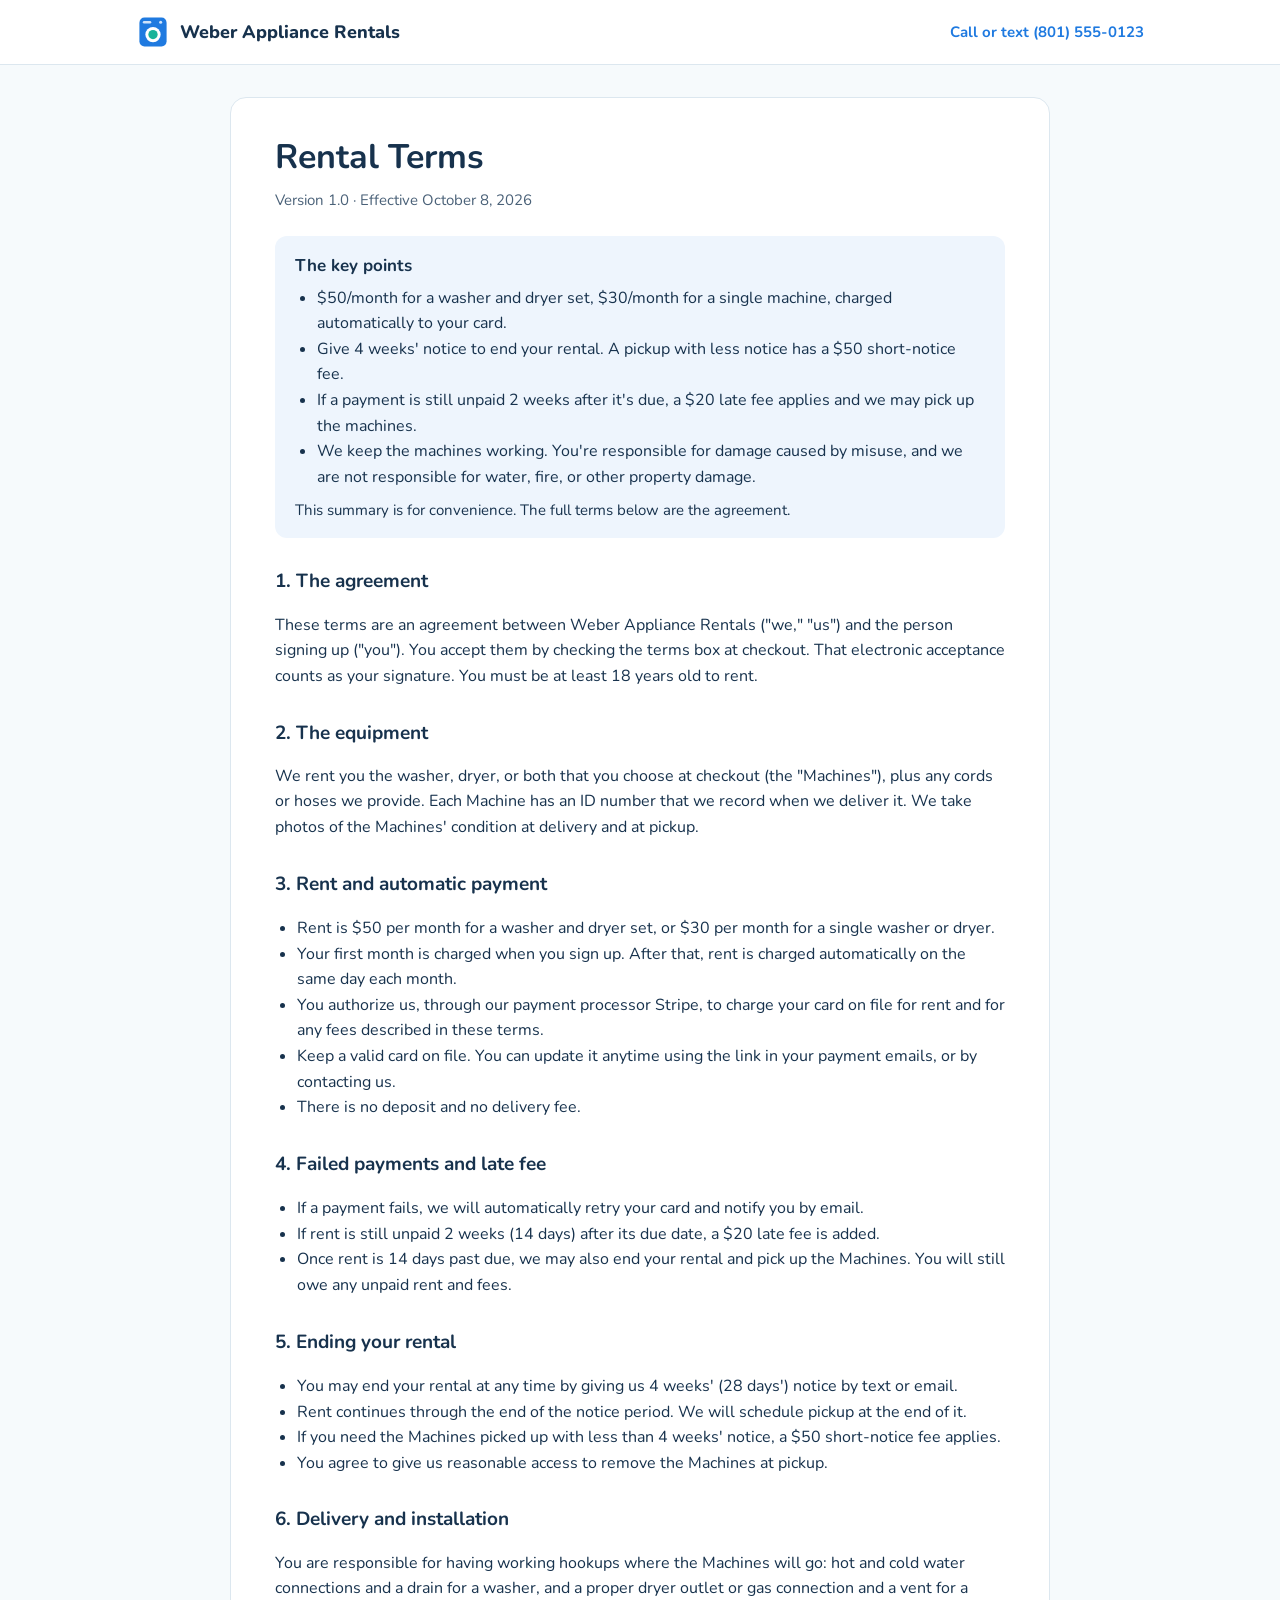
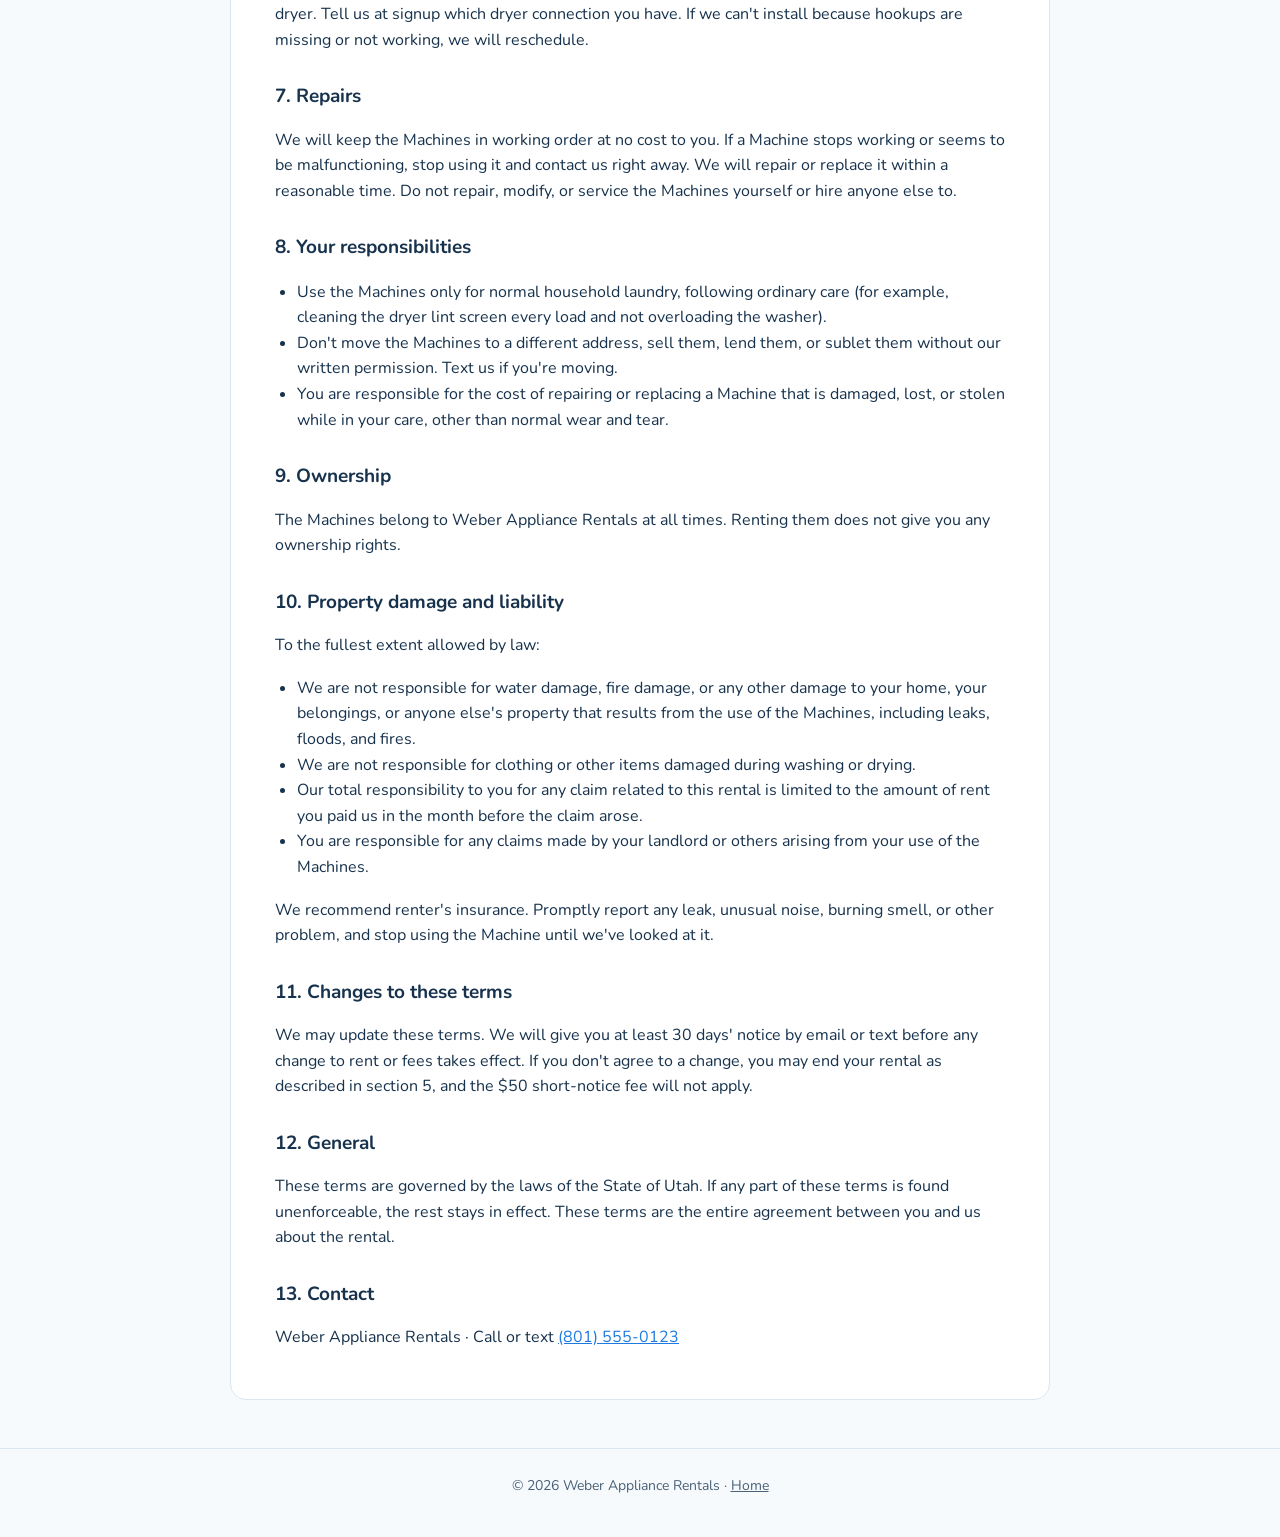
==== terms.html @ 45d75827 "Adding the unzipped files" ====
<!doctype html>
<html lang="en">
<head>
  <meta charset="utf-8">
  <meta name="viewport" content="width=device-width, initial-scale=1">
  <title>Rental Terms | Weber Appliance Rentals</title>
  <link rel="preconnect" href="https://fonts.googleapis.com">
  <link href="https://fonts.googleapis.com/css2?family=Nunito:wght@400;600;700;800;900&display=swap" rel="stylesheet">
  <link rel="stylesheet" href="styles.css">
  <script src="config.js"></script>
</head>
<body>

<header class="top">
  <div class="wrap">
    <a class="logo" href="index.html">
      <svg width="34" height="34" viewBox="0 0 40 40" aria-hidden="true">
        <rect x="4" y="3" width="32" height="34" rx="6" fill="#1f7ae0"/>
        <rect x="8" y="7" width="10" height="3" rx="1.5" fill="#cfe3fa"/>
        <circle cx="29" cy="8.5" r="1.8" fill="#cfe3fa"/>
        <circle cx="20" cy="23" r="9" fill="#fff"/>
        <circle cx="20" cy="23" r="5.5" fill="#19b39a"/>
      </svg>
      Weber Appliance Rentals
    </a>
    <a class="top-call" data-tel href="#"><span class="label">Call or text </span><span data-phone></span></a>
  </div>
</header>

<main class="wrap">
  <article class="doc">
    <h1>Rental Terms</h1>
    <p class="meta">Version 1.0 · Effective October 8, 2026</p>

    <div class="summary">
      <strong>The key points</strong>
      <ul>
        <li>$50/month for a washer and dryer set, $30/month for a single machine, charged automatically to your card.</li>
        <li>Give 4 weeks' notice to end your rental. A pickup with less notice has a $50 short-notice fee.</li>
        <li>If a payment is still unpaid 2 weeks after it's due, a $20 late fee applies and we may pick up the machines.</li>
        <li>We keep the machines working. You're responsible for damage caused by misuse, and we are not responsible for water, fire, or other property damage.</li>
      </ul>
      <p style="margin:8px 0 0;font-size:15px">This summary is for convenience. The full terms below are the agreement.</p>
    </div>

    <h2>1. The agreement</h2>
    <p>These terms are an agreement between Weber Appliance Rentals ("we," "us") and the person signing up ("you"). You accept them by checking the terms box at checkout. That electronic acceptance counts as your signature. You must be at least 18 years old to rent.</p>

    <h2>2. The equipment</h2>
    <p>We rent you the washer, dryer, or both that you choose at checkout (the "Machines"), plus any cords or hoses we provide. Each Machine has an ID number that we record when we deliver it. We take photos of the Machines' condition at delivery and at pickup.</p>

    <h2>3. Rent and automatic payment</h2>
    <ul>
      <li>Rent is $50 per month for a washer and dryer set, or $30 per month for a single washer or dryer.</li>
      <li>Your first month is charged when you sign up. After that, rent is charged automatically on the same day each month.</li>
      <li>You authorize us, through our payment processor Stripe, to charge your card on file for rent and for any fees described in these terms.</li>
      <li>Keep a valid card on file. You can update it anytime using the link in your payment emails, or by contacting us.</li>
      <li>There is no deposit and no delivery fee.</li>
    </ul>

    <h2>4. Failed payments and late fee</h2>
    <ul>
      <li>If a payment fails, we will automatically retry your card and notify you by email.</li>
      <li>If rent is still unpaid 2 weeks (14 days) after its due date, a $20 late fee is added.</li>
      <li>Once rent is 14 days past due, we may also end your rental and pick up the Machines. You will still owe any unpaid rent and fees.</li>
    </ul>

    <h2>5. Ending your rental</h2>
    <ul>
      <li>You may end your rental at any time by giving us 4 weeks' (28 days') notice by text or email.</li>
      <li>Rent continues through the end of the notice period. We will schedule pickup at the end of it.</li>
      <li>If you need the Machines picked up with less than 4 weeks' notice, a $50 short-notice fee applies.</li>
      <li>You agree to give us reasonable access to remove the Machines at pickup.</li>
    </ul>

    <h2>6. Delivery and installation</h2>
    <p>You are responsible for having working hookups where the Machines will go: hot and cold water connections and a drain for a washer, and a proper dryer outlet or gas connection and a vent for a dryer. Tell us at signup which dryer connection you have. If we can't install because hookups are missing or not working, we will reschedule.</p>

    <h2>7. Repairs</h2>
    <p>We will keep the Machines in working order at no cost to you. If a Machine stops working or seems to be malfunctioning, stop using it and contact us right away. We will repair or replace it within a reasonable time. Do not repair, modify, or service the Machines yourself or hire anyone else to.</p>

    <h2>8. Your responsibilities</h2>
    <ul>
      <li>Use the Machines only for normal household laundry, following ordinary care (for example, cleaning the dryer lint screen every load and not overloading the washer).</li>
      <li>Don't move the Machines to a different address, sell them, lend them, or sublet them without our written permission. Text us if you're moving.</li>
      <li>You are responsible for the cost of repairing or replacing a Machine that is damaged, lost, or stolen while in your care, other than normal wear and tear.</li>
    </ul>

    <h2>9. Ownership</h2>
    <p>The Machines belong to Weber Appliance Rentals at all times. Renting them does not give you any ownership rights.</p>

    <h2>10. Property damage and liability</h2>
    <p>To the fullest extent allowed by law:</p>
    <ul>
      <li>We are not responsible for water damage, fire damage, or any other damage to your home, your belongings, or anyone else's property that results from the use of the Machines, including leaks, floods, and fires.</li>
      <li>We are not responsible for clothing or other items damaged during washing or drying.</li>
      <li>Our total responsibility to you for any claim related to this rental is limited to the amount of rent you paid us in the month before the claim arose.</li>
      <li>You are responsible for any claims made by your landlord or others arising from your use of the Machines.</li>
    </ul>
    <p>We recommend renter's insurance. Promptly report any leak, unusual noise, burning smell, or other problem, and stop using the Machine until we've looked at it.</p>

    <h2>11. Changes to these terms</h2>
    <p>We may update these terms. We will give you at least 30 days' notice by email or text before any change to rent or fees takes effect. If you don't agree to a change, you may end your rental as described in section 5, and the $50 short-notice fee will not apply.</p>

    <h2>12. General</h2>
    <p>These terms are governed by the laws of the State of Utah. If any part of these terms is found unenforceable, the rest stays in effect. These terms are the entire agreement between you and us about the rental.</p>

    <h2>13. Contact</h2>
    <p>Weber Appliance Rentals · Call or text <a data-tel href="#"><span data-phone></span></a></p>
  </article>
</main>

<footer>
  <div class="wrap">
    © <span data-year></span> Weber Appliance Rentals · <a href="index.html">Home</a>
  </div>
</footer>

</body>
</html>
---- styles.css ----
:root {
  --ink: #17324d;
  --ink-soft: #4a6178;
  --bg: #f6fafc;
  --card: #ffffff;
  --brand: #1f7ae0;
  --brand-dark: #165fb0;
  --accent: #19b39a;
  --line: #dce7ef;
  --warm: #fff6e8;
  --radius: 16px;
}
* { box-sizing: border-box; }
html { scroll-behavior: smooth; }
body {
  margin: 0;
  font-family: "Nunito", system-ui, -apple-system, "Segoe UI", sans-serif;
  color: var(--ink);
  background: var(--bg);
  line-height: 1.6;
  font-size: 17px;
}
a { color: var(--brand); }
.wrap { max-width: 1040px; margin: 0 auto; padding: 0 16px; }

/* Header */
header.top {
  background: var(--card);
  border-bottom: 1px solid var(--line);
  position: sticky; top: 0; z-index: 10;
}
header.top .wrap {
  display: flex; align-items: center; justify-content: space-between;
  height: 64px; gap: 12px;
}
.logo { display: flex; align-items: center; gap: 10px; text-decoration: none; color: var(--ink); font-weight: 800; font-size: 18px; }
.logo svg { flex-shrink: 0; }
.top-call { font-weight: 700; text-decoration: none; white-space: nowrap; font-size: 15px; }

/* Hero */
.hero { padding: 56px 0 40px; text-align: center; }
.hero h1 { font-size: clamp(30px, 6vw, 48px); line-height: 1.15; margin: 0 0 14px; letter-spacing: -0.5px; }
.hero h1 span { color: var(--brand); }
.hero p.lead { font-size: 19px; color: var(--ink-soft); max-width: 620px; margin: 0 auto 28px; }
.btn-row { display: flex; gap: 12px; justify-content: center; flex-wrap: wrap; }
.btn {
  display: inline-block; padding: 14px 26px; border-radius: 999px;
  font-weight: 800; text-decoration: none; font-size: 17px;
  transition: transform .1s ease, background .15s ease;
}
.btn:active { transform: scale(.98); }
.btn-primary { background: var(--brand); color: #fff; }
.btn-primary:hover { background: var(--brand-dark); }
.btn-ghost { background: var(--card); color: var(--brand); border: 2px solid var(--brand); }
.btn-ghost:hover { background: #eef5fd; }
.hero .badges { margin-top: 22px; color: var(--ink-soft); font-size: 15px; display: flex; gap: 18px; justify-content: center; flex-wrap: wrap; }
.hero .badges b { color: var(--accent); }

/* Sections */
section { padding: 44px 0; }
section h2 { font-size: clamp(24px, 4.5vw, 32px); margin: 0 0 8px; text-align: center; }
section .sub { text-align: center; color: var(--ink-soft); margin: 0 auto 30px; max-width: 600px; }

/* Plans */
.plans { display: grid; grid-template-columns: repeat(auto-fit, minmax(260px, 1fr)); gap: 18px; max-width: 760px; margin: 0 auto; }
.plan {
  background: var(--card); border: 1px solid var(--line); border-radius: var(--radius);
  padding: 28px 24px; display: flex; flex-direction: column; position: relative;
}
.plan.best { border: 2px solid var(--brand); box-shadow: 0 10px 30px rgba(31,122,224,.12); }
.plan .tag { position: absolute; top: -13px; left: 24px; background: var(--brand); color: #fff; font-size: 13px; font-weight: 800; padding: 3px 12px; border-radius: 999px; }
.plan h3 { margin: 0; font-size: 21px; }
.plan .price { font-size: 44px; font-weight: 800; margin: 6px 0 2px; }
.plan .price small { font-size: 17px; color: var(--ink-soft); font-weight: 600; }
.plan ul { padding: 0; list-style: none; margin: 14px 0 22px; flex-grow: 1; }
.plan li { padding: 5px 0 5px 28px; position: relative; }
.plan li::before { content: "✓"; position: absolute; left: 4px; color: var(--accent); font-weight: 900; }
.plan .btn { text-align: center; }

/* Switch banner */
.switch {
  background: var(--warm); border: 1px solid #f3dcb5; border-radius: var(--radius);
  padding: 26px 24px; display: flex; gap: 20px; align-items: center; justify-content: space-between; flex-wrap: wrap;
}
.switch h3 { margin: 0 0 4px; font-size: 21px; }
.switch p { margin: 0; color: var(--ink-soft); max-width: 560px; }

/* Steps */
.steps { display: grid; grid-template-columns: repeat(auto-fit, minmax(220px, 1fr)); gap: 18px; }
.step { background: var(--card); border: 1px solid var(--line); border-radius: var(--radius); padding: 24px; }
.step .num { width: 38px; height: 38px; border-radius: 50%; background: #e4f0fc; color: var(--brand); font-weight: 900; display: grid; place-items: center; margin-bottom: 10px; }
.step h3 { margin: 0 0 6px; font-size: 18px; }
.step p { margin: 0; color: var(--ink-soft); font-size: 16px; }

/* Area */
.area { background: var(--card); border: 1px solid var(--line); border-radius: var(--radius); padding: 26px 24px; text-align: center; }
.area p { margin: 6px 0 0; color: var(--ink-soft); }

/* FAQ */
.faq { max-width: 760px; margin: 0 auto; }
details { background: var(--card); border: 1px solid var(--line); border-radius: 12px; padding: 4px 18px; margin-bottom: 10px; }
summary { cursor: pointer; font-weight: 700; padding: 12px 0; list-style: none; position: relative; padding-right: 28px; }
summary::-webkit-details-marker { display: none; }
summary::after { content: "+"; position: absolute; right: 0; top: 8px; font-size: 22px; color: var(--brand); font-weight: 400; }
details[open] summary::after { content: "–"; }
details p { margin: 0 0 14px; color: var(--ink-soft); }

/* Contact + footer */
.contact { text-align: center; }
.contact .btn-row { margin-top: 18px; }
footer { border-top: 1px solid var(--line); padding: 26px 0 40px; color: var(--ink-soft); font-size: 14px; text-align: center; }
footer a { color: var(--ink-soft); }

/* Terms page */
.doc { background: var(--card); border: 1px solid var(--line); border-radius: var(--radius); padding: 32px clamp(18px, 4vw, 44px); margin: 32px auto 48px; max-width: 820px; }
.doc h1 { margin: 0 0 4px; font-size: clamp(26px, 5vw, 34px); }
.doc .meta { color: var(--ink-soft); margin: 0 0 24px; font-size: 15px; }
.doc h2 { font-size: 19px; margin: 28px 0 8px; text-align: left; }
.doc p, .doc li { font-size: 16px; }
.doc ul { padding-left: 22px; }
.doc .summary { background: #eef5fd; border-radius: 12px; padding: 16px 20px; margin-bottom: 8px; }
.doc .summary ul { margin: 6px 0 0; }

@media (max-width: 520px) {
  .top-call .label { display: none; }
  .btn { width: 100%; text-align: center; }
  .switch .btn { width: 100%; }
}
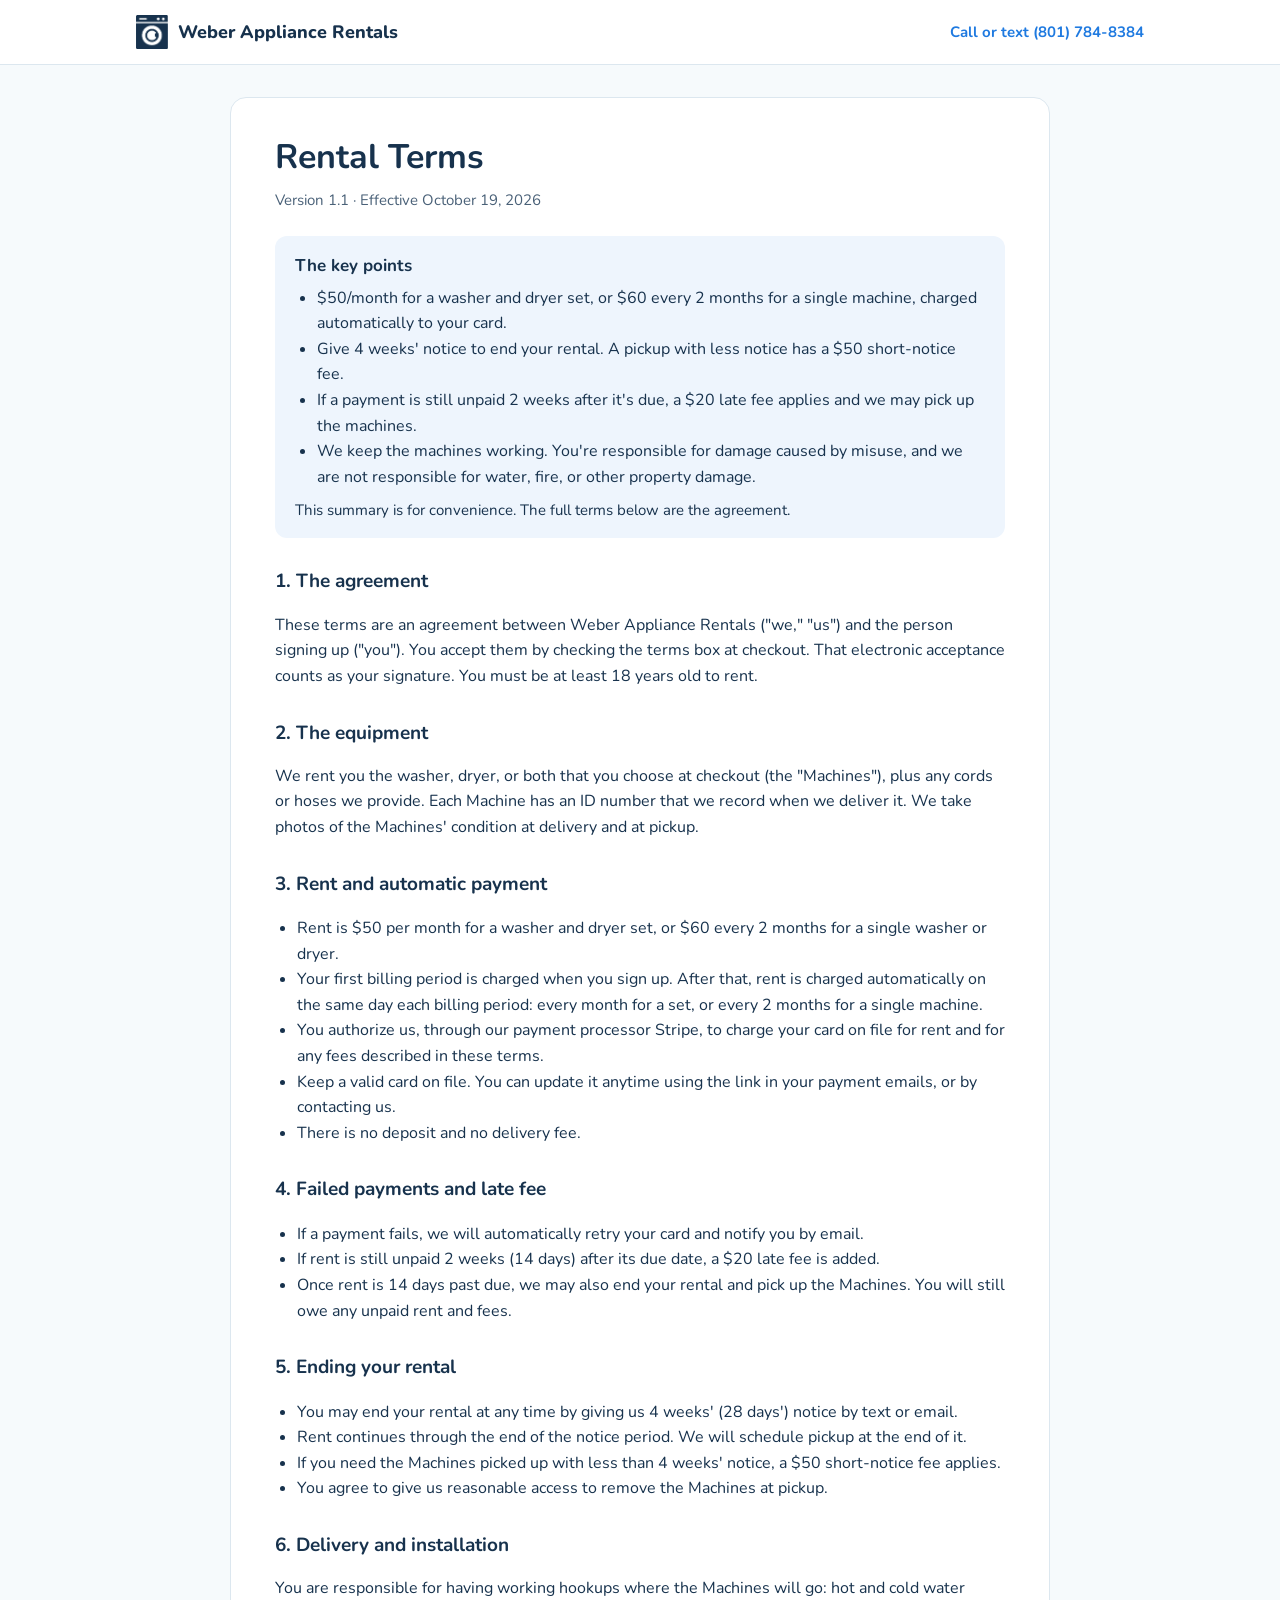
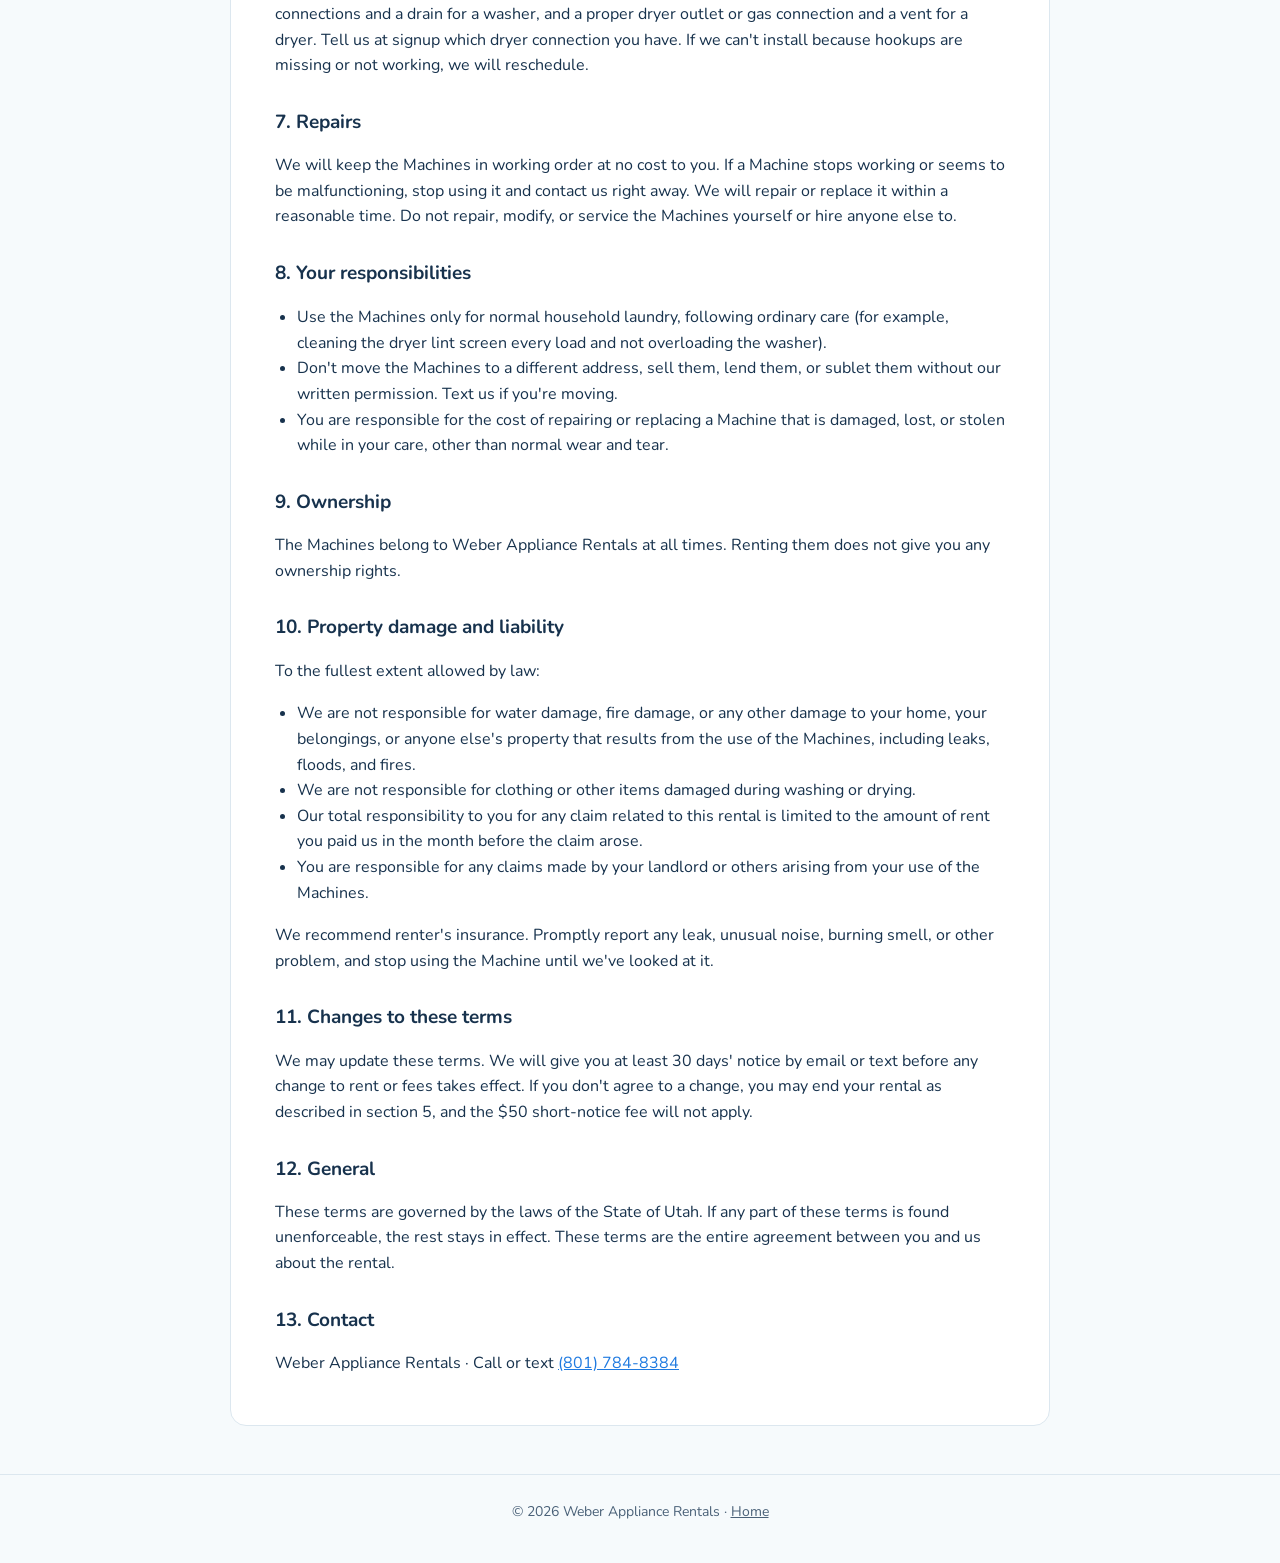
==== commit 6b0ad0e7: "Add logo, Spanish toggle, new domain, and fix single-machine price in terms - Logo in header and as " ====
--- a/terms.html
+++ b/terms.html
@@ -7,6 +7,7 @@
   <link rel="preconnect" href="https://fonts.googleapis.com">
   <link href="https://fonts.googleapis.com/css2?family=Nunito:wght@400;600;700;800;900&display=swap" rel="stylesheet">
   <link rel="stylesheet" href="styles.css">
+  <link rel="icon" type="image/png" href="images/favicon.png">
   <script src="config.js"></script>
 </head>
 <body>
@@ -14,13 +15,7 @@
 <header class="top">
   <div class="wrap">
     <a class="logo" href="index.html">
-      <svg width="34" height="34" viewBox="0 0 40 40" aria-hidden="true">
-        <rect x="4" y="3" width="32" height="34" rx="6" fill="#1f7ae0"/>
-        <rect x="8" y="7" width="10" height="3" rx="1.5" fill="#cfe3fa"/>
-        <circle cx="29" cy="8.5" r="1.8" fill="#cfe3fa"/>
-        <circle cx="20" cy="23" r="9" fill="#fff"/>
-        <circle cx="20" cy="23" r="5.5" fill="#19b39a"/>
-      </svg>
+      <img src="images/logo-icon.png" alt="" width="32" height="34">
       Weber Appliance Rentals
     </a>
     <a class="top-call" data-tel href="#"><span class="label">Call or text </span><span data-phone></span></a>
@@ -30,12 +25,12 @@
 <main class="wrap">
   <article class="doc">
     <h1>Rental Terms</h1>
-    <p class="meta">Version 1.0 · Effective October 8, 2026</p>
+    <p class="meta">Version 1.1 · Effective October 19, 2026</p>
 
     <div class="summary">
       <strong>The key points</strong>
       <ul>
-        <li>$50/month for a washer and dryer set, $30/month for a single machine, charged automatically to your card.</li>
+        <li>$50/month for a washer and dryer set, or $60 every 2 months for a single machine, charged automatically to your card.</li>
         <li>Give 4 weeks' notice to end your rental. A pickup with less notice has a $50 short-notice fee.</li>
         <li>If a payment is still unpaid 2 weeks after it's due, a $20 late fee applies and we may pick up the machines.</li>
         <li>We keep the machines working. You're responsible for damage caused by misuse, and we are not responsible for water, fire, or other property damage.</li>
@@ -51,8 +46,8 @@
 
     <h2>3. Rent and automatic payment</h2>
     <ul>
-      <li>Rent is $50 per month for a washer and dryer set, or $30 per month for a single washer or dryer.</li>
-      <li>Your first month is charged when you sign up. After that, rent is charged automatically on the same day each month.</li>
+      <li>Rent is $50 per month for a washer and dryer set, or $60 every 2 months for a single washer or dryer.</li>
+      <li>Your first billing period is charged when you sign up. After that, rent is charged automatically on the same day each billing period: every month for a set, or every 2 months for a single machine.</li>
       <li>You authorize us, through our payment processor Stripe, to charge your card on file for rent and for any fees described in these terms.</li>
       <li>Keep a valid card on file. You can update it anytime using the link in your payment emails, or by contacting us.</li>
       <li>There is no deposit and no delivery fee.</li>
--- a/styles.css
+++ b/styles.css
@@ -126,3 +126,17 @@
   .btn { width: 100%; text-align: center; }
   .switch .btn { width: 100%; }
 }
+
+/* Logo image + language toggle */
+.logo img { flex-shrink: 0; display: block; }
+.top-right { display: flex; align-items: center; gap: 12px; }
+.lang-btn {
+  font: inherit; font-size: 14px; font-weight: 800; color: var(--brand);
+  background: var(--card); border: 2px solid var(--brand); border-radius: 999px;
+  padding: 6px 14px; min-height: 36px; cursor: pointer;
+}
+.lang-btn:hover { background: #eef5fd; }
+@media (max-width: 520px) {
+  .logo { font-size: 15px; }
+  .lang-btn { padding: 4px 10px; font-size: 13px; }
+}
